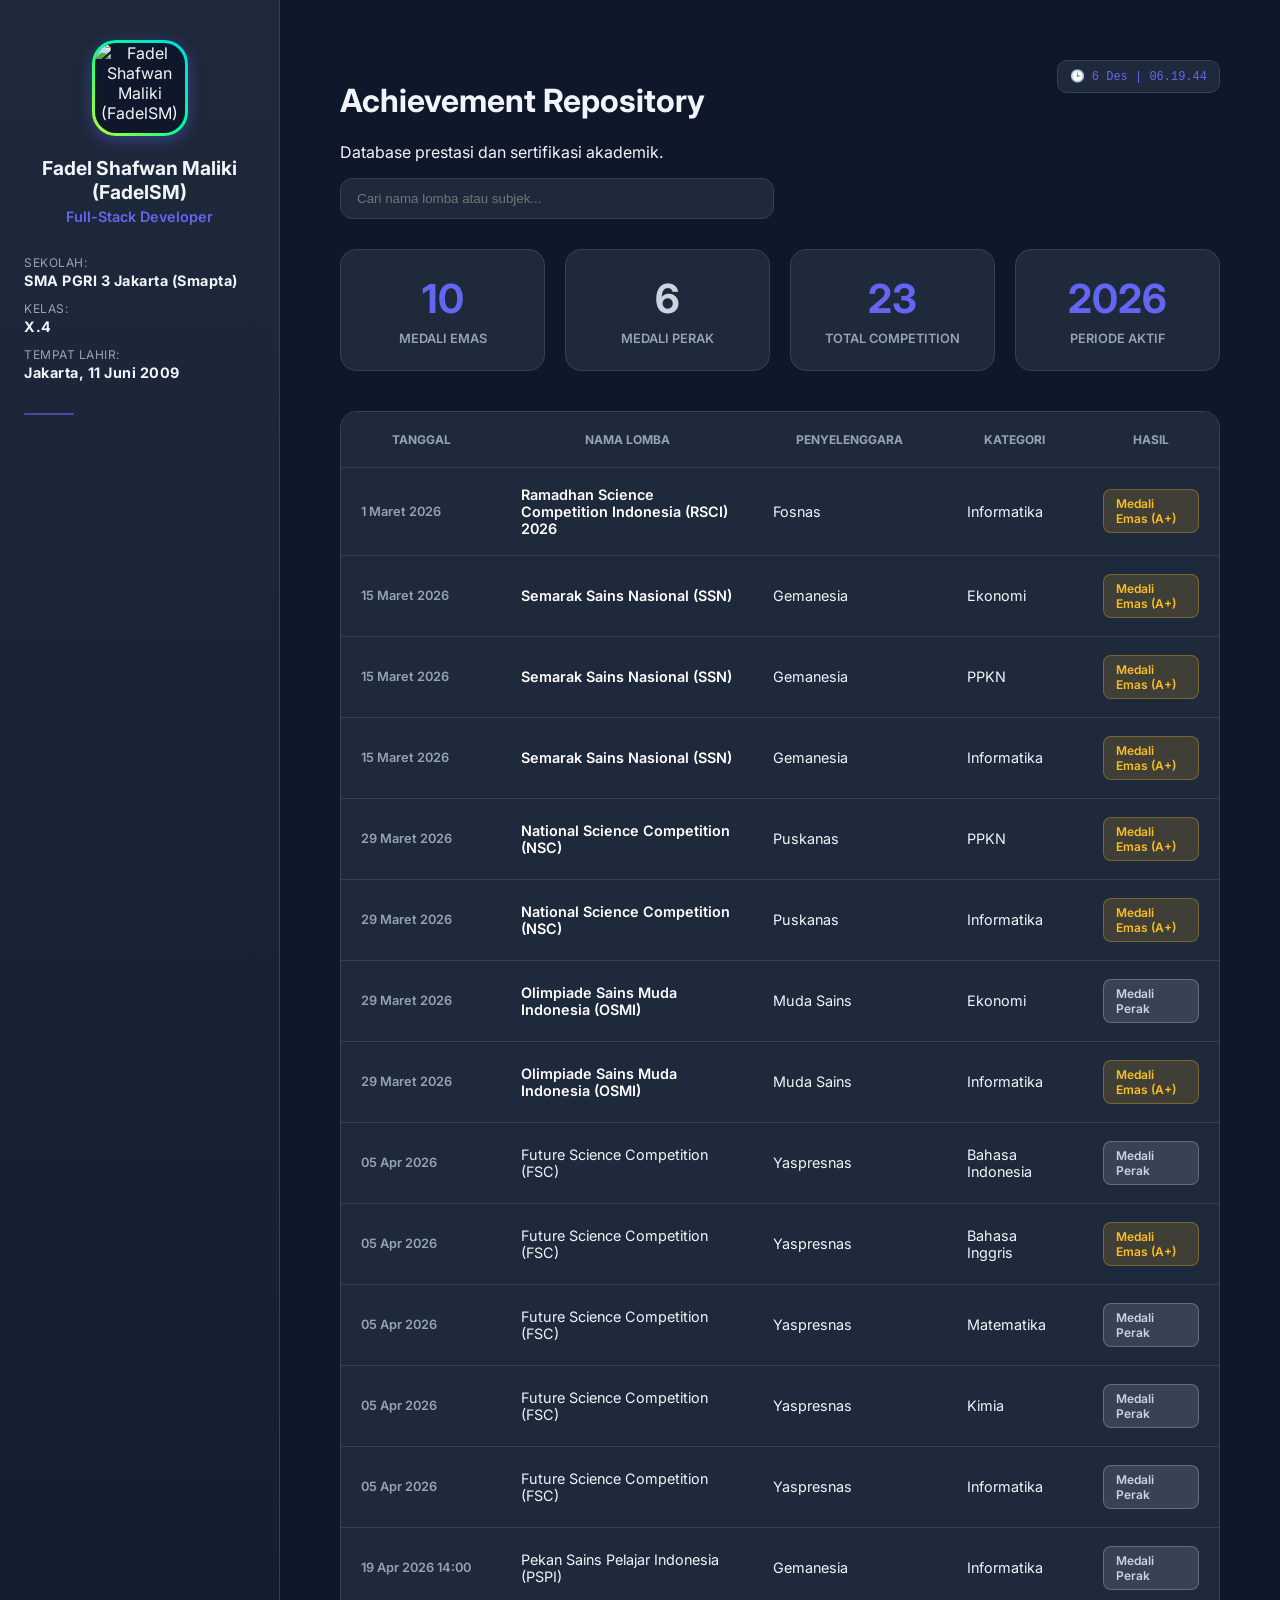
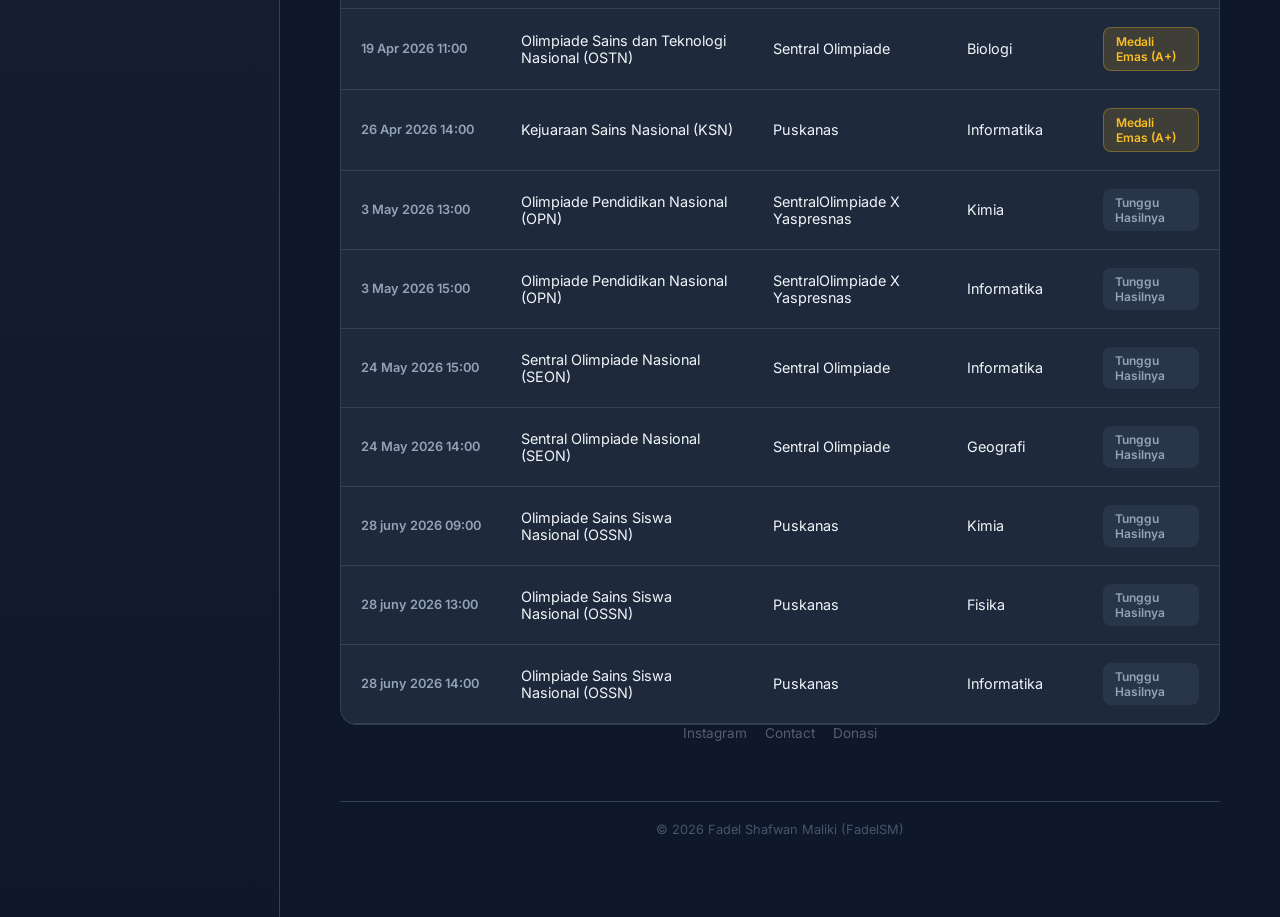
==== index.html @ 78649779 "Update index.html" ====
<!DOCTYPE html>
<html lang="id">
<head>
    <script>(function(w,d,s,l,i){w[l]=w[l]||[];w[l].push({'gtm.start':
    new Date().getTime(),event:'gtm.js'});var f=d.getElementsByTagName(s)[0],
    j=d.createElement(s),dl=l!='dataLayer'?'&l='+l:'';j.async=true;j.src=
    'https://www.googletagmanager.com/gtm.js?id='+i+dl;f.parentNode.insertBefore(j,f);
    })(window,document,'script','dataLayer','GTM-WCDNZXJM');</script>
    <meta charset="UTF-8">
    <meta name="viewport" content="width=device-width, initial-scale=1.0">
    
    <meta name="google-site-verification" content="03OCekUVEbBXfcuXZbG23nD-sVVwVngGRtazdKrPC-M" />
    <meta name="google-site-verification" content="google-site-verification=CzAa8t4_eeF1u4-09e6fm_fQmkFzFrQ6xm4_SsRsjLA" />
    
    <title>Portfolio | Fadel Shafwan Maliki ( FadelSM )</title>
    <meta name="description" content="Fadel Shafwan Maliki ( FadelSM ) adalah seorang yang menemukan celah di website nasa dan dia juga mempunyai Baileys serta libsignal-node yang cukup terkenal oleh orang lain.">

    <script type="application/ld+json">
{
  "@context": "https://schema.org",
  "@type": "Person",
  "name": "Fadel Shafwan Maliki",
  "alternateName": "FadelSM",
  "description": "Fadel Shafwan Maliki ( FadelSM ) adalah seorang yang menemukan celah di website nasa dan dia juga mempunyai Baileys serta libsignal-node yang cukup terkenal oleh orang lain.",
  "jobTitle": "Security Researcher",
  "knowsAbout": ["Cybersecurity", "Baileys", "libsignal-node", "Bug Hunting"]
}
</script>
    
    <link rel="stylesheet" href="src/fadelsm.css">
    
    <link rel="preconnect" href="https://fonts.googleapis.com">
    <link rel="preconnect" href="https://fonts.gstatic.com" crossorigin>
    <link href="https://fonts.googleapis.com/css2?family=Inter:wght@400;600;700&display=swap" rel="stylesheet">
</head>
<body>
    <noscript><iframe src="https://www.googletagmanager.com/ns.html?id=GTM-WCDNZXJM"
    height="0" width="0" style="display:none;visibility:hidden"></iframe></noscript>
    <aside>
        <div class="dev-profile">
            <div class="dev-avatar">
                <img src="src/assets/img/fadelsm.png" alt="Fadel Shafwan Maliki (FadelSM)">
            </div>
            <div>
                <h3 class="name-profile">Fadel Shafwan Maliki (FadelSM)</h3>
                <span class="verified-badge">
                <i class="fas fa-check-circle"></i>
                </span>
                <p class="desk-profile">Full-Stack Developer</p>
            </div>
        </div>
        
        <div class="profile-meta">
            <p>Sekolah: <b>SMA PGRI 3 Jakarta (Smapta)</b></p>
            <p>Kelas: <b>X.4</b></p>
            <p>Tempat Lahir: <b>Jakarta, 11 Juni 2009</b></p>

            <div class="separator"></div>
        </div>
    </aside>

    <main>
        <header class="manuk-profile">
            <div>
                <h1>Achievement Repository</h1>
                <p>Database prestasi dan sertifikasi akademik.</p>
            </div>
            <div id="local-clock"></div>
        </header>

        <input type="text" id="search-bar" class="search-input" placeholder="Cari nama lomba atau subjek...">

        <div class="stats-grid">
            <div class="stat-card">
                <div class="stat-value" id="count-gold">0</div>
                <div class="stat-label">Medali Emas</div>
            </div>
            <div class="stat-card">
                <div class="stat-value" id="count-silver" style="color: var(--silver-color);">0</div>
                <div class="stat-label">Medali Perak</div>
            </div>
            <div class="stat-card">
                <div class="stat-value" id="count-total">0</div>
                <div class="stat-label">Total Competition</div>
            </div>
            <div class="stat-card">
                <div class="stat-value">2026</div>
                <div class="stat-label">Periode Aktif</div>
            </div>
        </div>

        <div class="table-container">
            <table>
                <thead>
                    <tr>
                        <th style="width: 120px;">Tanggal</th>
                        <th>Nama Lomba</th>
                        <th>Penyelenggara</th>
                        <th>Kategori</th>
                        <th>Hasil</th>
                    </tr>
                </thead>
                <tbody id="render-target"></tbody>
            </table>
        </div>
        
         <div class="footer-links">
                 <a href="https://www.instagram.com/fadelsm2" class="footer-link">Instagram</a>
                 <a href="https://wa.me/6282114642034" class="footer-link">Contact</a>
                 <a href="src/assets/img/qris.jpg" class="footer-link">Donasi</a>
           </div>

        <footer>&copy; 2026 Fadel Shafwan Maliki (FadelSM)</footer>
    </main>

    <script src="src/fadelsm.js"></script>
</body>
</html>
---- src/fadelsm.css ----
:root {
    --slate-900: #0f172a;
    --slate-800: #1e293b;
    --slate-700: #334155;
    --slate-600: #475569;
    --slate-400: #94a3b8;
    --indigo-500: #6366f1;
    --indigo-600: #4f46e5;
    --gold-color: #fbbf24;
    --silver-color: #cbd5e1;
    --coming-color: #94a3b8;
    --text-main: #f1f5f9;
}

body {
    background-color: var(--slate-900);
    color: var(--text-main);
    font-family: 'Inter', sans-serif;
    margin: 0;
    display: flex;
    min-height: 100vh;
}

aside {
    width: 280px;
    background: linear-gradient(180deg, var(--slate-800) 0%, var(--slate-900) 100%);
    border-right: 1px solid var(--slate-700);
    padding: 40px 24px;
    display: flex;
    flex-direction: column;
    flex-shrink: 0;
    box-sizing: border-box;
}

.dev-profile { 
text-align: center; margin-bottom: 30px; 
}

.name-profile {
margin: 0; font-size: 1.2rem;
}

.desk-profile {
color: var(--indigo-500); font-size: 0.9rem; font-weight: 600; margin: 4px 0 0 0;
}

.manuk-profile {
display: flex; justify-content: space-between; align-items: flex-start; flex-wrap: wrap; gap: 10px;
}

.dev-avatar { 
    width: 90px; height: 90px; border-radius: 24px; margin: 0 auto 20px; 
    overflow: hidden; display: flex; align-items: center; justify-content: center; padding: 3px;
    background: linear-gradient(45deg, #f06, #f90, #ff0, #0f9, #0cf, #c0f, #f06);
    background-size: 400% 400%; animation: gradientBorder 5s ease infinite;
    box-shadow: 0 4px 15px rgba(99, 102, 241, 0.4); transition: all 0.3s ease;
}

.dev-avatar img { width: 100%; height: 100%; object-fit: cover; border-radius: 21px; background: var(--slate-900); }
.dev-avatar:hover { transform: scale(1.08) rotate(5deg); }

.profile-meta { display: flex; flex-direction: column; gap: 12px; }
.profile-meta p { margin: 0; font-size: 0.75rem; color: var(--slate-400); text-transform: uppercase; letter-spacing: 0.5px; }
.profile-meta b { color: var(--text-main); display: block; font-size: 0.9rem; margin-top: 2px; text-transform: none; }

.social-links { display: flex; flex-direction: column; gap: 10px; margin-top: 20px; }
.btn-social {
    display: flex; align-items: center; justify-content: center; gap: 8px; color: white;
    text-decoration: none; font-size: 0.85rem; font-weight: 700; padding: 12px; border-radius: 12px;
    transition: transform 0.2s, opacity 0.2s;
}

.footer-socials {
    display: flex;
    justify-content: center;
    gap: 20px;
    margin-top: 40px;
    margin-bottom: 15px;
}

.verified-badge {
    color: #38b6ff;
    font-size: 1rem;
}

.footer-links {
    display: flex;
    gap: 18px;
    margin-bottom: 12px;
    flex-wrap: wrap;
    justify-content: center;
}

.footer-link {
    color: #5a5a72;
    text-decoration: none;
    font-size: 0.85rem;
    transition: color 0.3s ease;
}

.footer-socials a {
    transition: transform 0.3s ease;
    display: inline-block;
}

.footer-socials a:hover {
    transform: scale(1.2);
}

.footer-socials img {
    width: 30px;
    height: 30px;
    display: block;
}

main { flex: 1; padding: 60px; overflow-y: auto; box-sizing: border-box; width: 100%; }
#local-clock {
    background: var(--slate-800); padding: 8px 12px; border-radius: 10px; border: 1px solid var(--slate-700);
    font-size: 0.75rem; color: var(--indigo-500); font-family: monospace;
}

.search-input {
    width: 100%; max-width: 400px; background: var(--slate-800); border: 1px solid var(--slate-700);
    padding: 12px 16px; border-radius: 12px; color: #fff; margin-bottom: 30px; outline: none;
}

.separator {
    width: 50px; /* Panjang garis */
    height: 2px; /* Tebal garis */
    background-color: var(--indigo-500); /* Warna garis mengikuti tema indigo */
    margin: 20px 0; /* Jarak atas dan bawah garis */
    border-radius: 2px;
    opacity: 0.6;
}

.stats-grid { display: grid; grid-template-columns: repeat(auto-fit, minmax(200px, 1fr)); gap: 20px; margin-bottom: 40px; }
.stat-card { background: var(--slate-800); padding: 24px; border-radius: 16px; border: 1px solid var(--slate-700); text-align: center; }
.stat-value { font-size: 2.5rem; font-weight: 700; color: var(--indigo-500); margin-bottom: 8px; }
.stat-label { font-size: 0.8rem; color: var(--slate-400); font-weight: 600; text-transform: uppercase; }

.table-container { background: var(--slate-800); border-radius: 16px; border: 1px solid var(--slate-700); overflow-x: auto; }
table { width: 100%; border-collapse: collapse; min-width: 700px; }
th { background: #1e293b; padding: 20px; font-size: 0.75rem; color: var(--slate-400); border-bottom: 1px solid var(--slate-700); text-transform: uppercase; }
td { padding: 18px 20px; border-bottom: 1px solid var(--slate-700); font-size: 0.9rem; }

.badge { display: inline-block; padding: 6px 12px; border-radius: 8px; font-size: 0.75rem; font-weight: 600; }
.badge-gold { background: rgba(251, 191, 36, 0.15); color: var(--gold-color); border: 1px solid rgba(251, 191, 36, 0.3); }
.badge-silver { background: rgba(203, 213, 225, 0.15); color: var(--silver-color); border: 1px solid rgba(203, 213, 225, 0.3); }
.badge-pending { background: rgba(148, 163, 184, 0.1); color: var(--coming-color); }

.comp-link { color: #fff; text-decoration: none; font-weight: 600; }
.comp-link:hover { color: var(--indigo-500); }

footer { margin-top: 60px; padding: 20px; border-top: 1px solid var(--slate-700); text-align: center; color: var(--slate-600); font-size: 0.8rem; }

@keyframes fadeIn { from { opacity: 0; transform: translateY(10px); } to { opacity: 1; transform: translateY(0); } }
@keyframes gradientBorder { 0% { background-position: 0% 50%; } 50% { background-position: 100% 50%; } 100% { background-position: 0% 50%; } }

@media (max-width: 768px) {
    body { flex-direction: column; }
    aside { width: 100%; border-right: none; border-bottom: 1px solid var(--slate-700); }
    main { padding: 30px 20px; }
}
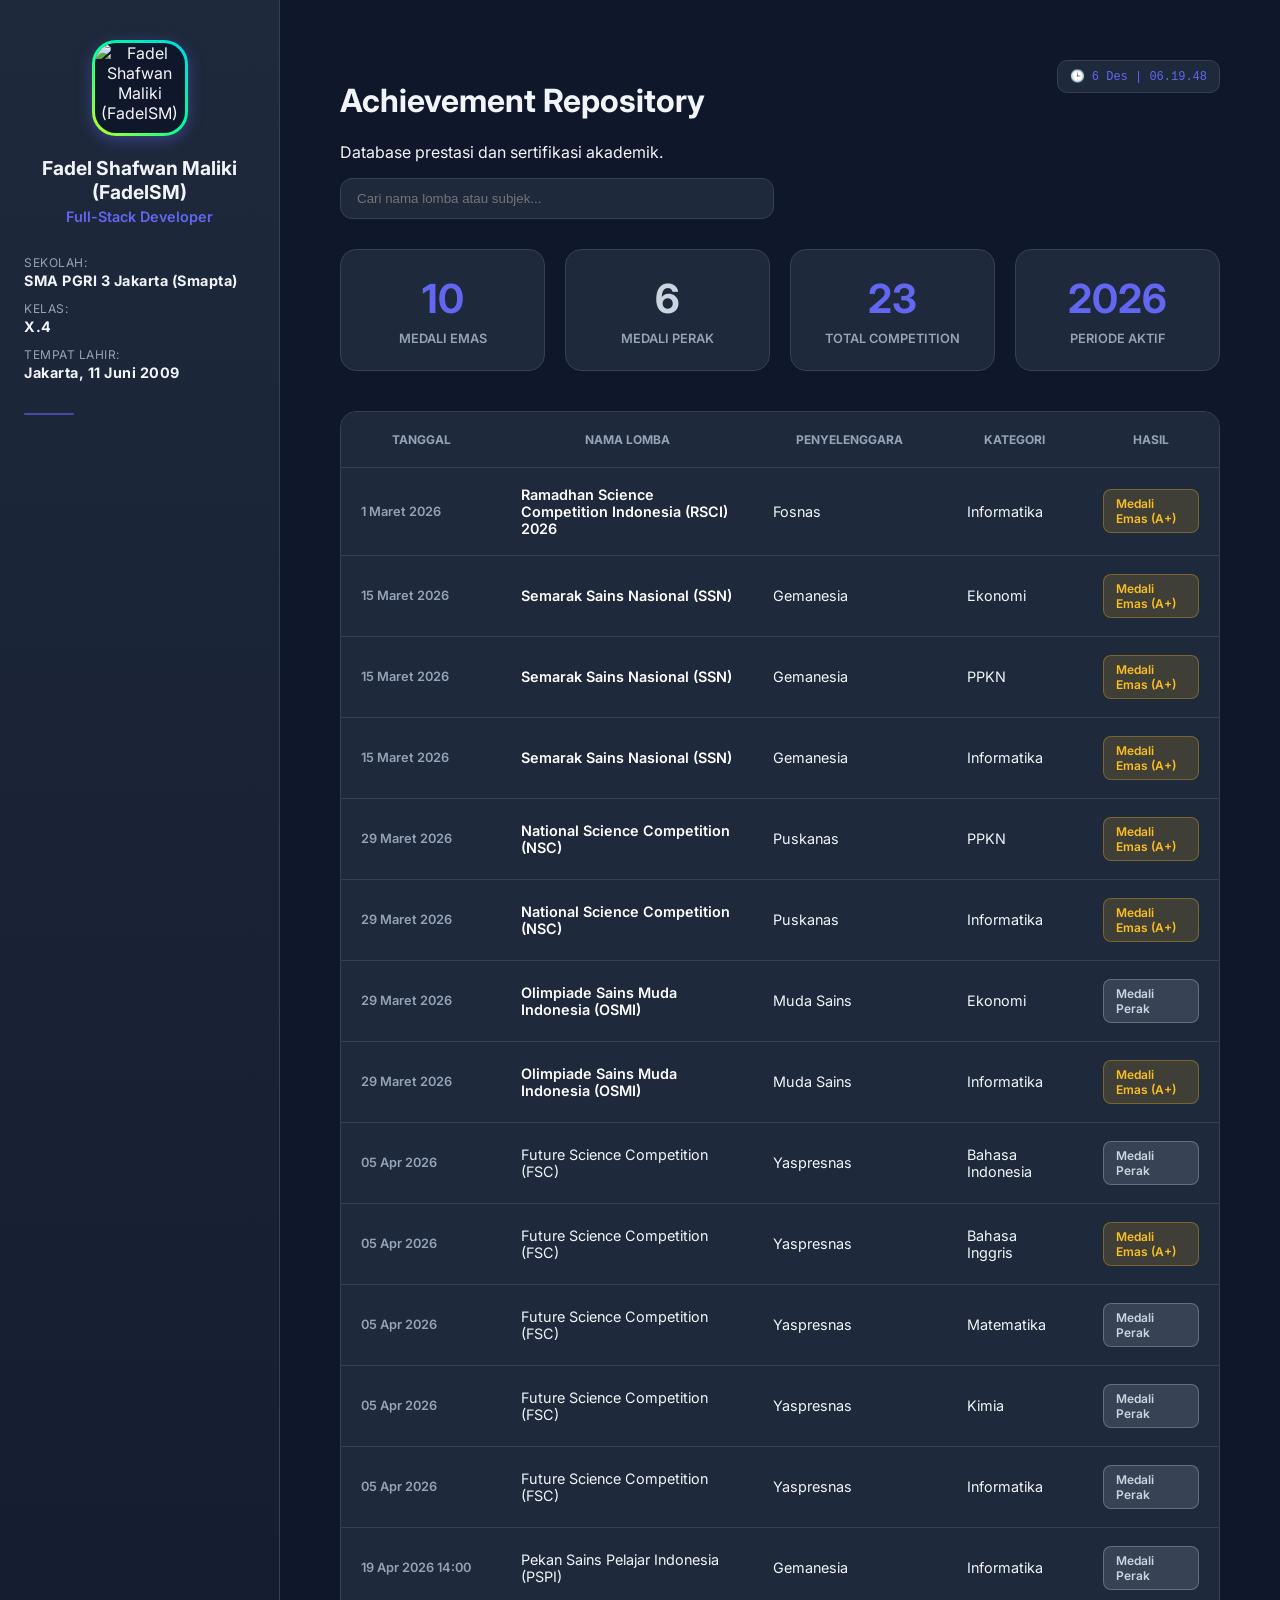
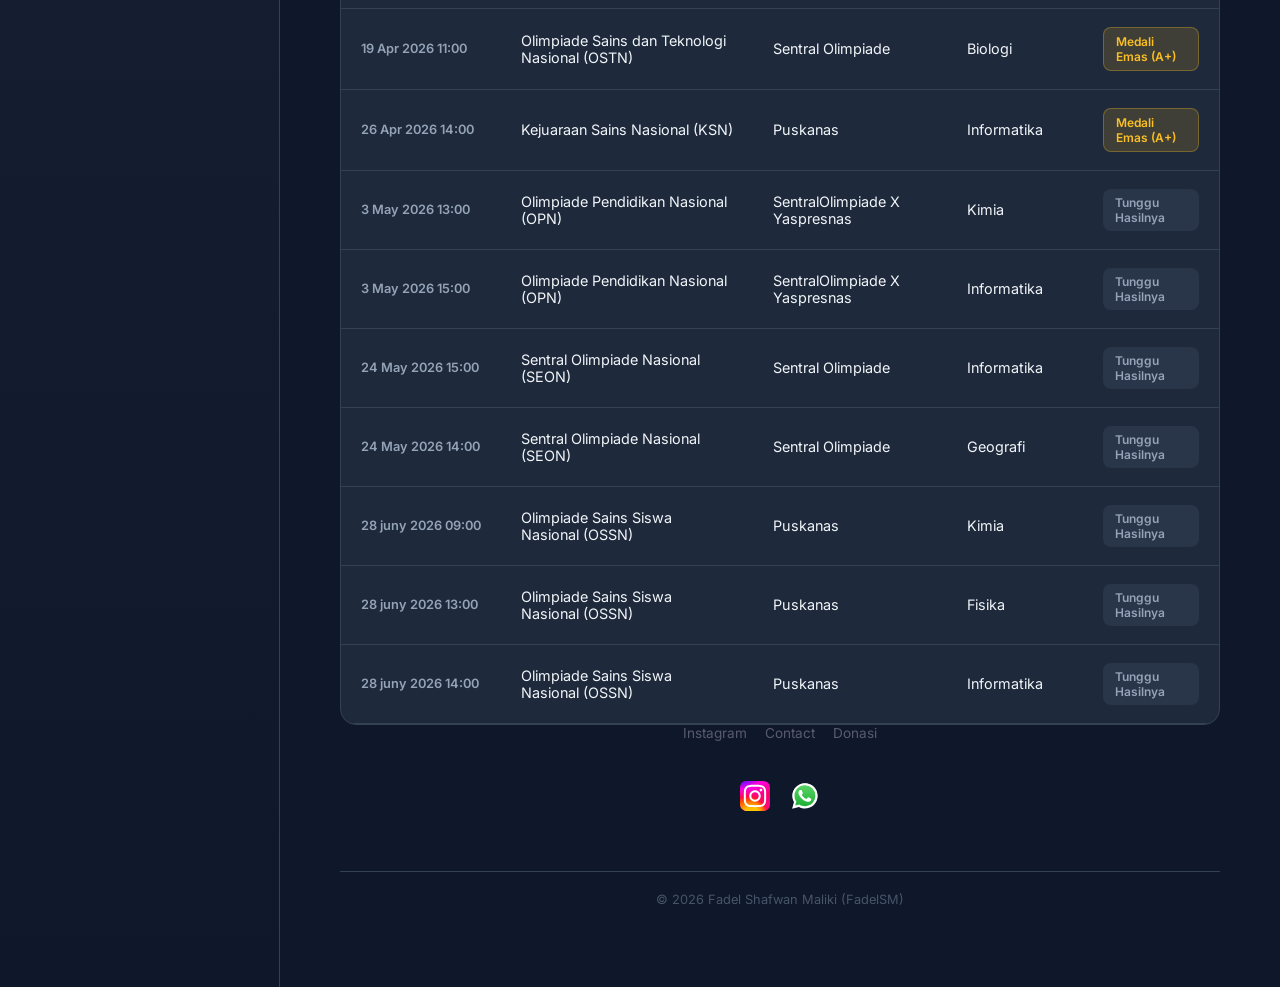
==== commit 7b064f0c: "Update index.html" ====
--- a/index.html
+++ b/index.html
@@ -110,6 +110,15 @@
                  <a href="src/assets/img/qris.jpg" class="footer-link">Donasi</a>
            </div>
 
+        <div class="footer-socials">
+    <a href="https://www.instagram.com/fadelsm2" target="_blank">
+        <img src="src/assets/img/Instagram.svg" alt="Instagram">
+    </a>
+    <a href="https://wa.me/6282114642034" target="_blank">
+        <img src="src/assets/img/WhatsApp.svg" alt="WhatsApp">
+    </a>
+</div>
+
         <footer>&copy; 2026 Fadel Shafwan Maliki (FadelSM)</footer>
     </main>
 
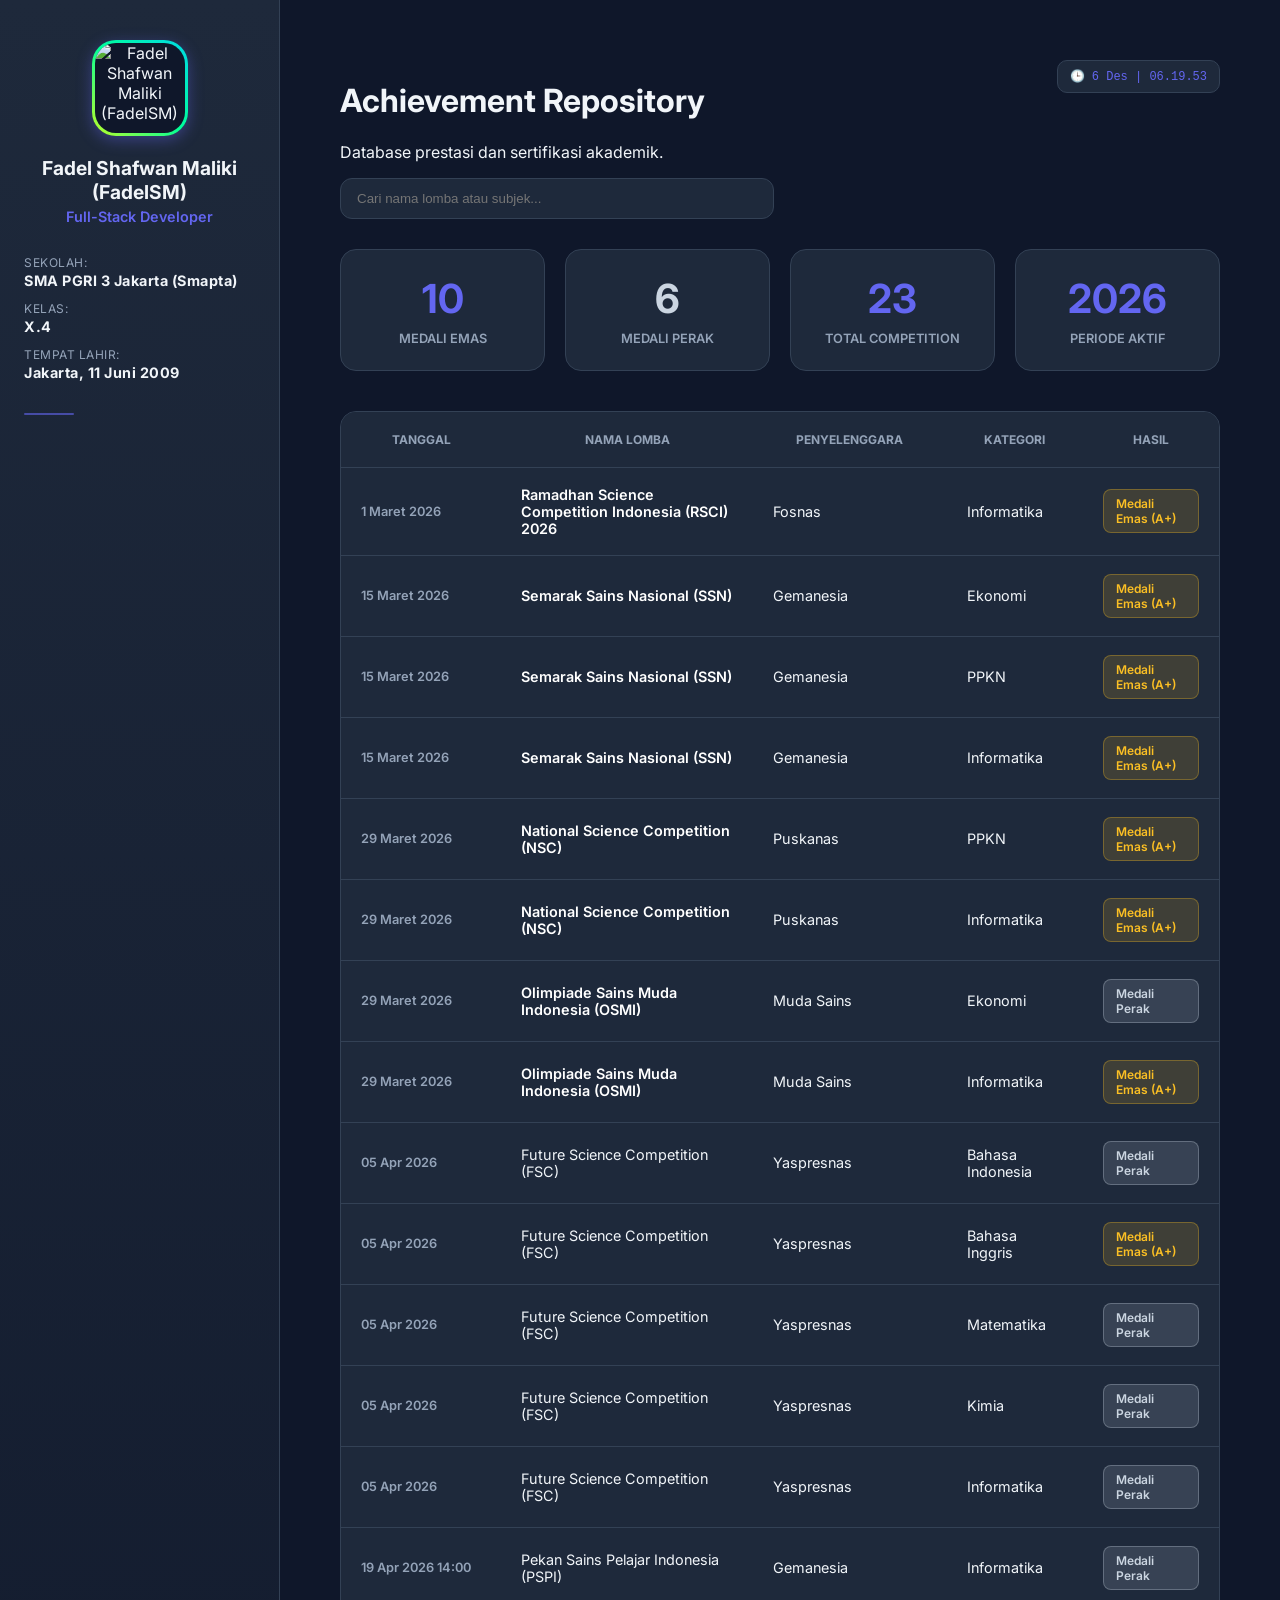
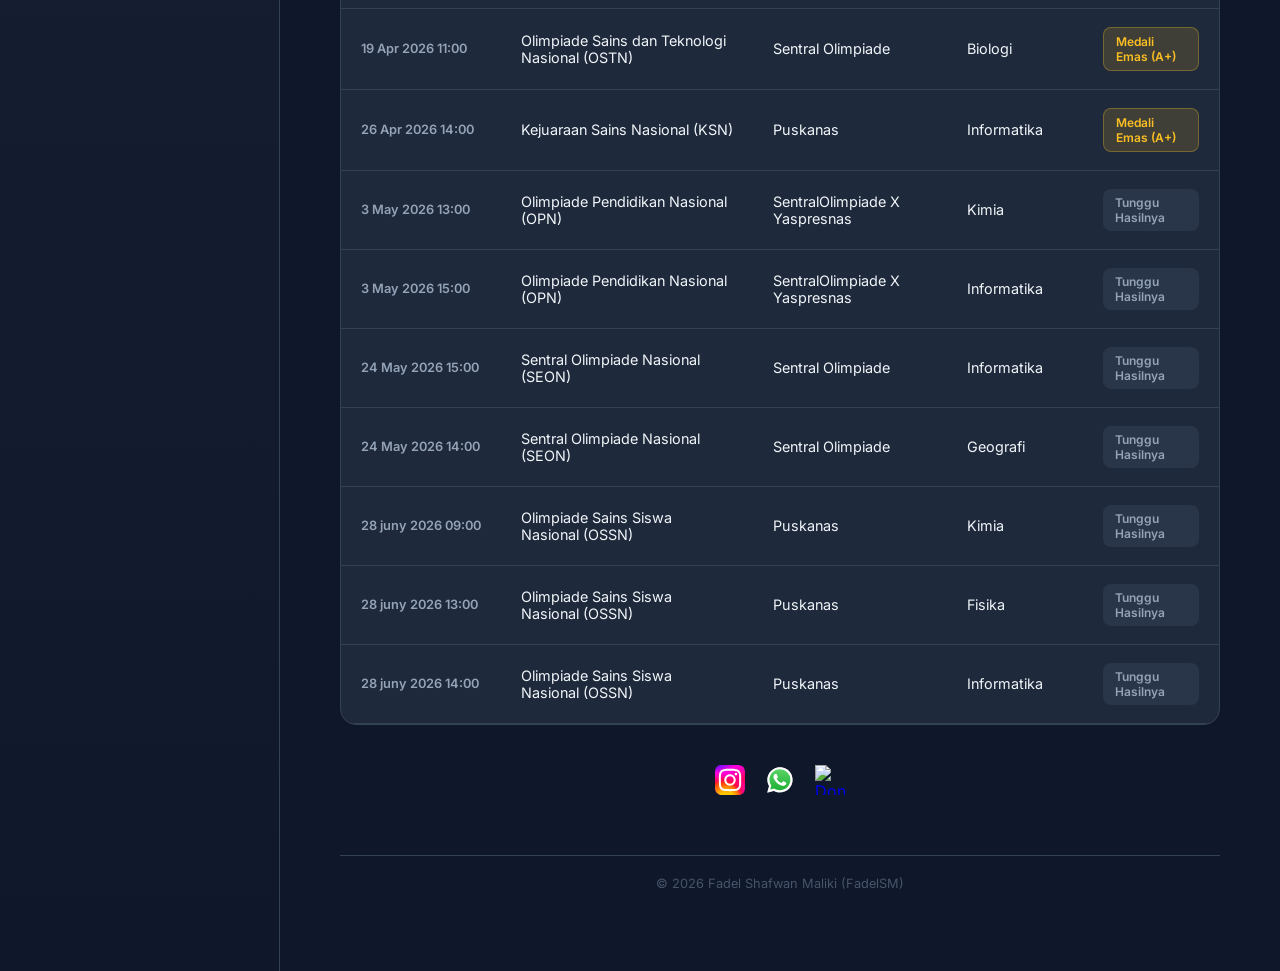
==== commit 9d490baa: "Update index.html" ====
--- a/index.html
+++ b/index.html
@@ -103,12 +103,6 @@
                 <tbody id="render-target"></tbody>
             </table>
         </div>
-        
-         <div class="footer-links">
-                 <a href="https://www.instagram.com/fadelsm2" class="footer-link">Instagram</a>
-                 <a href="https://wa.me/6282114642034" class="footer-link">Contact</a>
-                 <a href="src/assets/img/qris.jpg" class="footer-link">Donasi</a>
-           </div>
 
         <div class="footer-socials">
     <a href="https://www.instagram.com/fadelsm2" target="_blank">
@@ -116,6 +110,9 @@
     </a>
     <a href="https://wa.me/6282114642034" target="_blank">
         <img src="src/assets/img/WhatsApp.svg" alt="WhatsApp">
+    </a>
+    <a href="https://files.catbox.moe/rjuo3j.jpg" target="_blank">
+        <img src="src/assets/img/qris.jpg" alt="Donate">
     </a>
 </div>
 
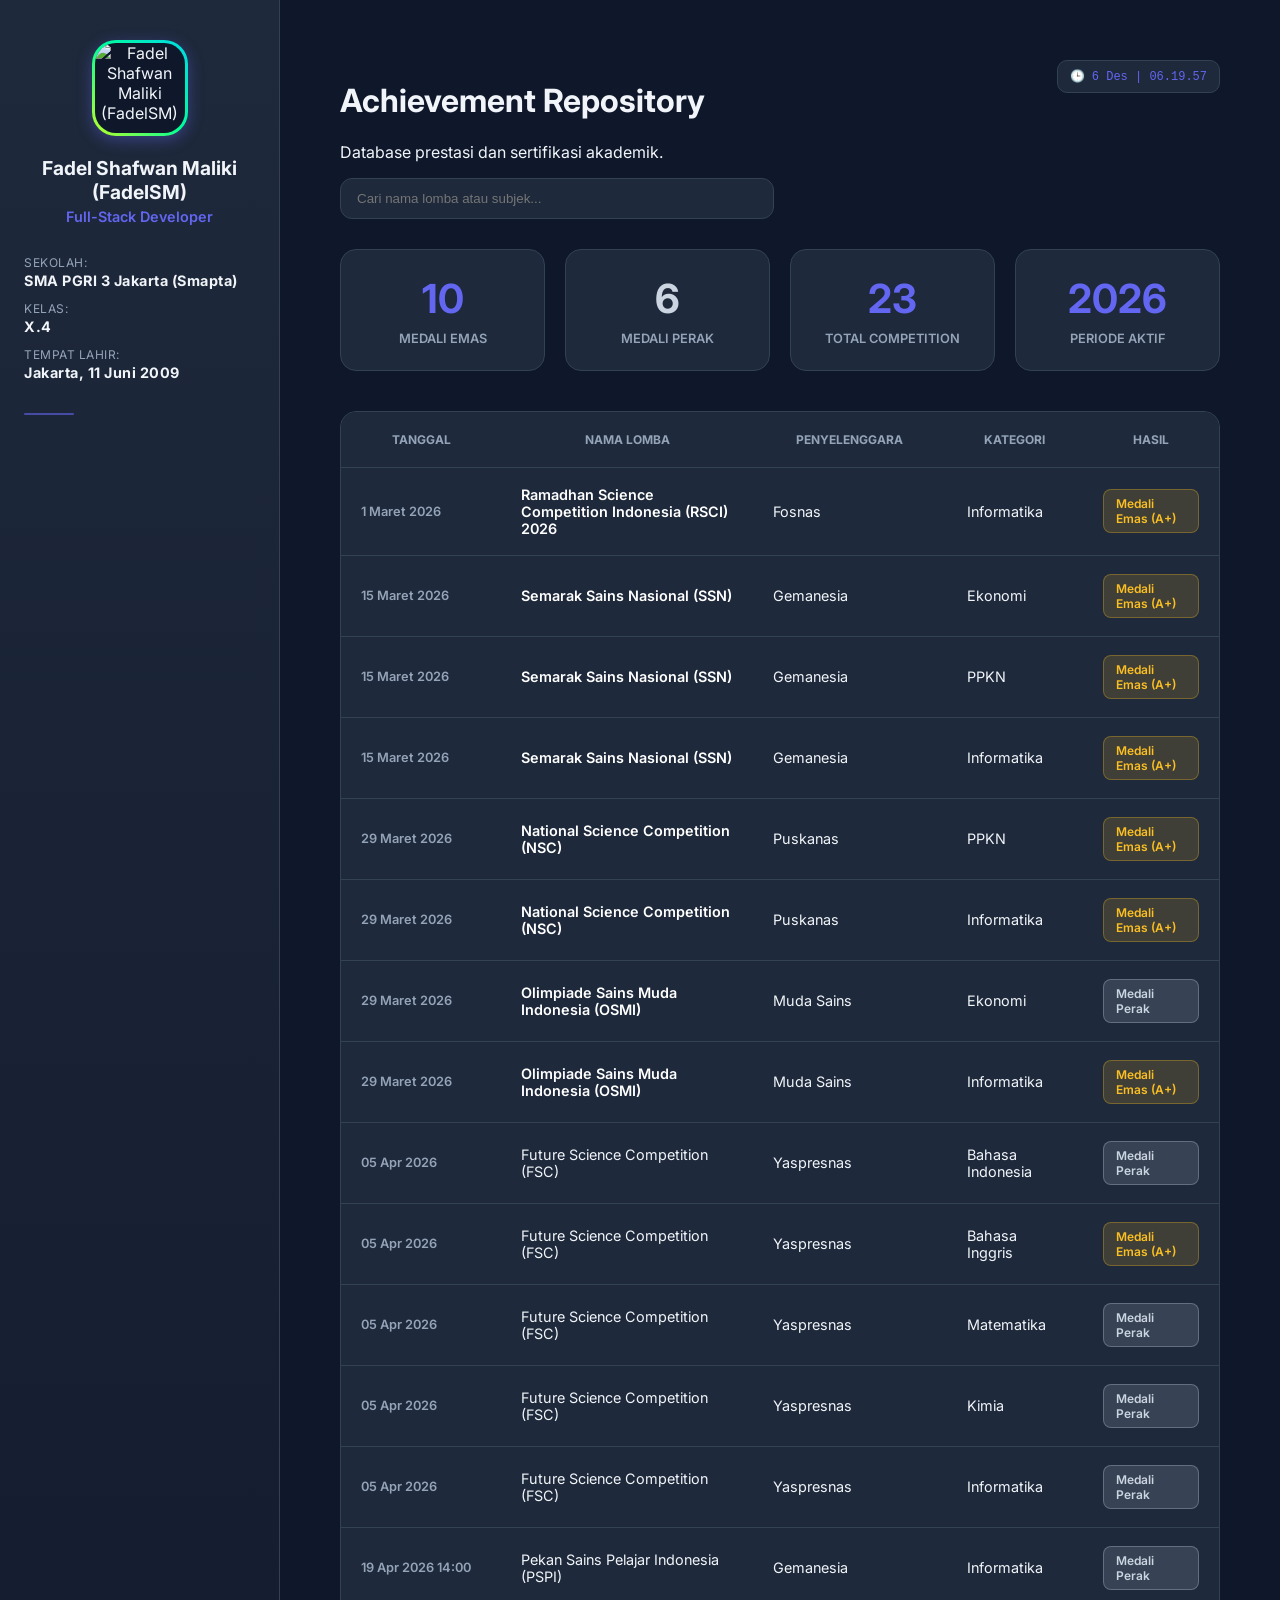
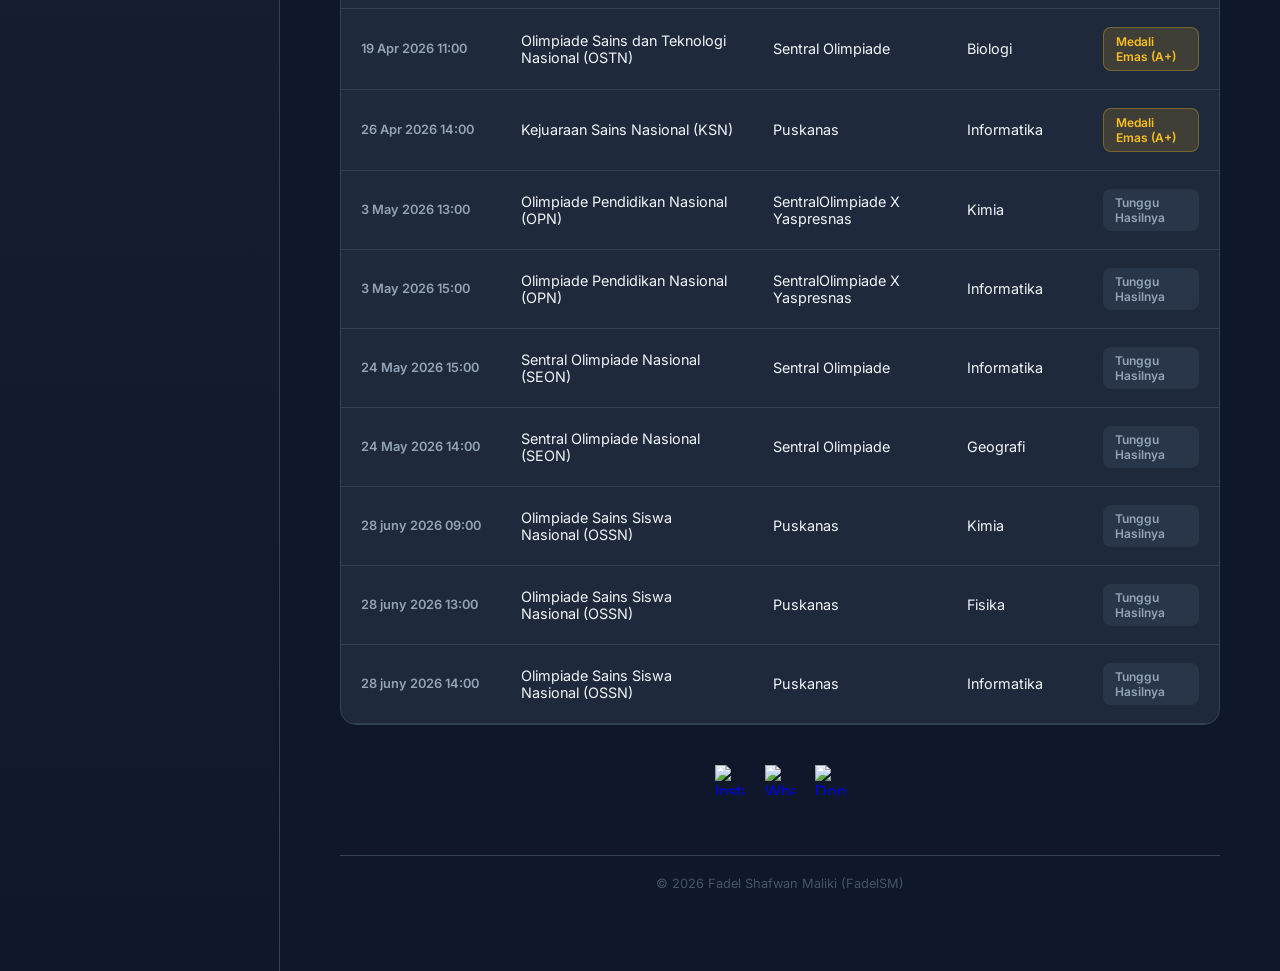
==== commit b2f0cba5: "Update index.html" ====
--- a/index.html
+++ b/index.html
@@ -106,10 +106,10 @@
 
         <div class="footer-socials">
     <a href="https://www.instagram.com/fadelsm2" target="_blank">
-        <img src="src/assets/img/Instagram.svg" alt="Instagram">
+        <img src="src/assets/img/Instagram.jpg" alt="Instagram">
     </a>
     <a href="https://wa.me/6282114642034" target="_blank">
-        <img src="src/assets/img/WhatsApp.svg" alt="WhatsApp">
+        <img src="src/assets/img/WhatsApp.jpg" alt="WhatsApp">
     </a>
     <a href="https://files.catbox.moe/rjuo3j.jpg" target="_blank">
         <img src="src/assets/img/qris.jpg" alt="Donate">
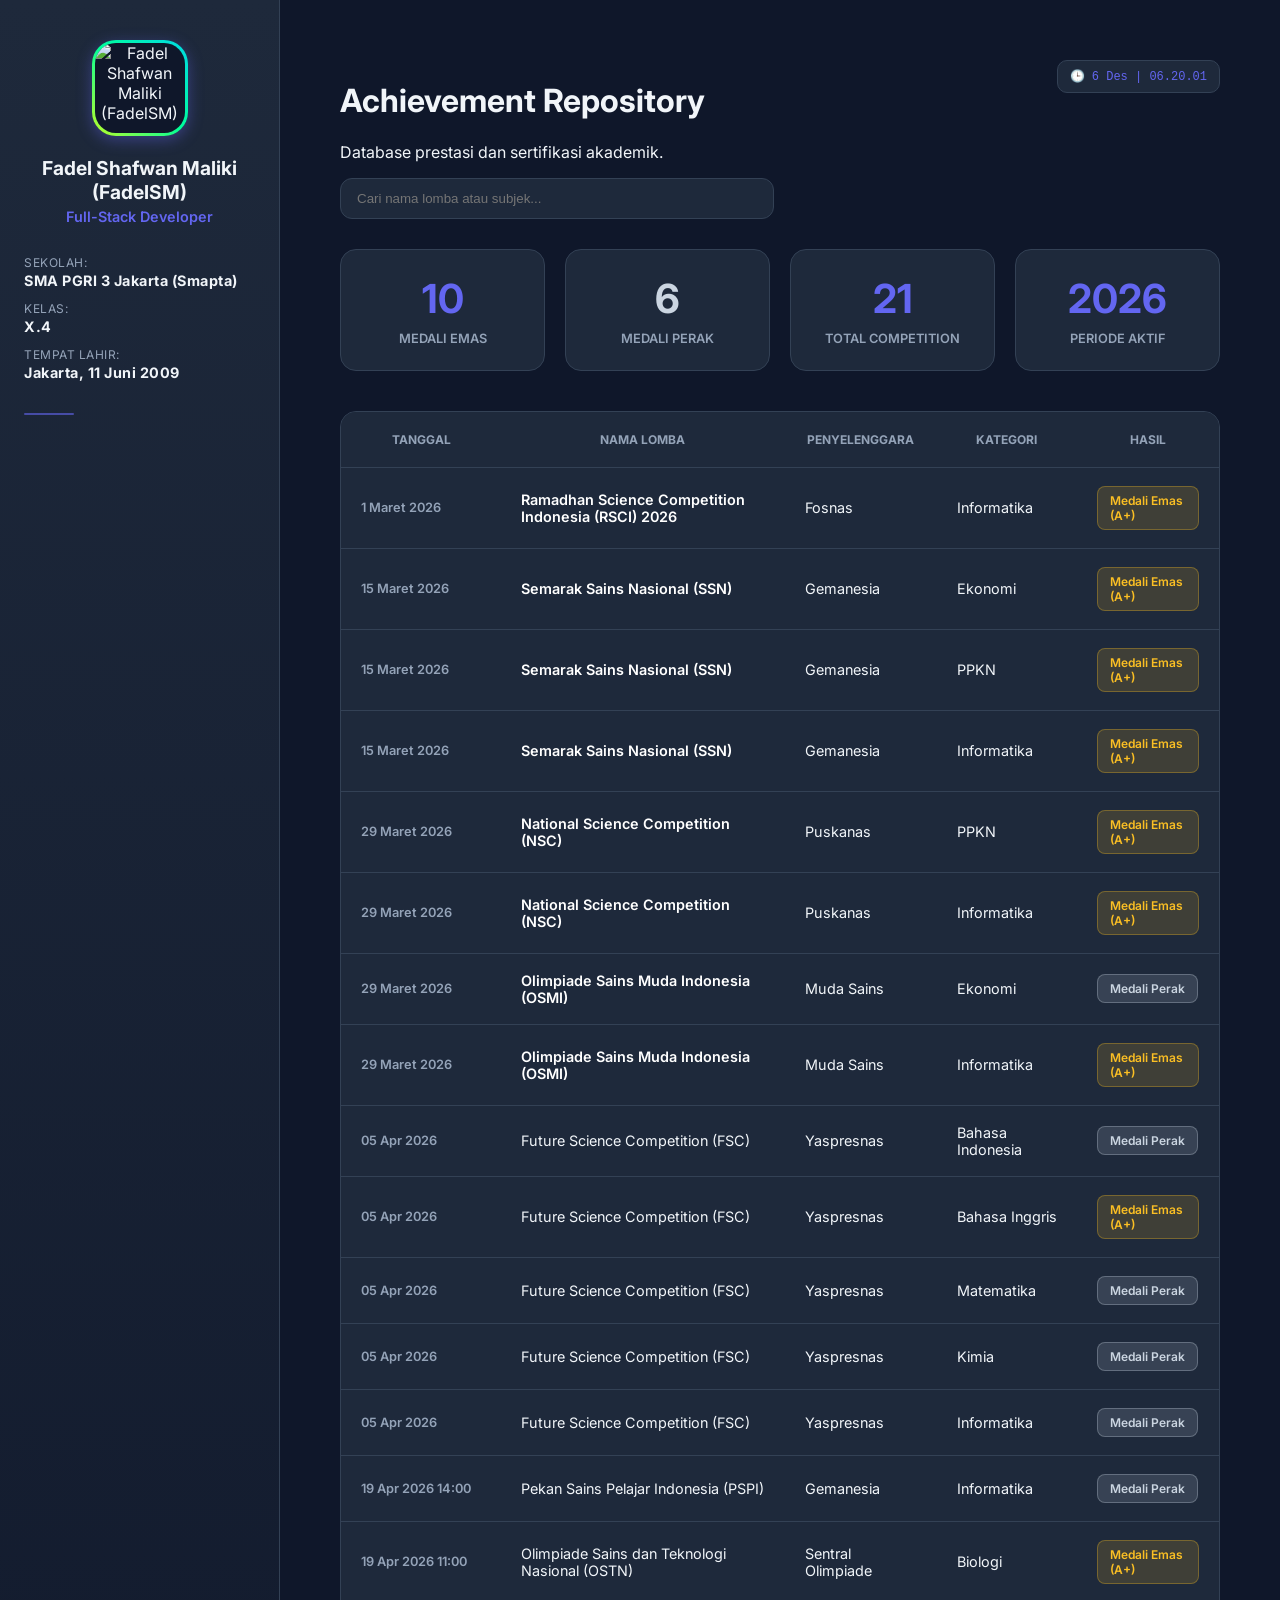
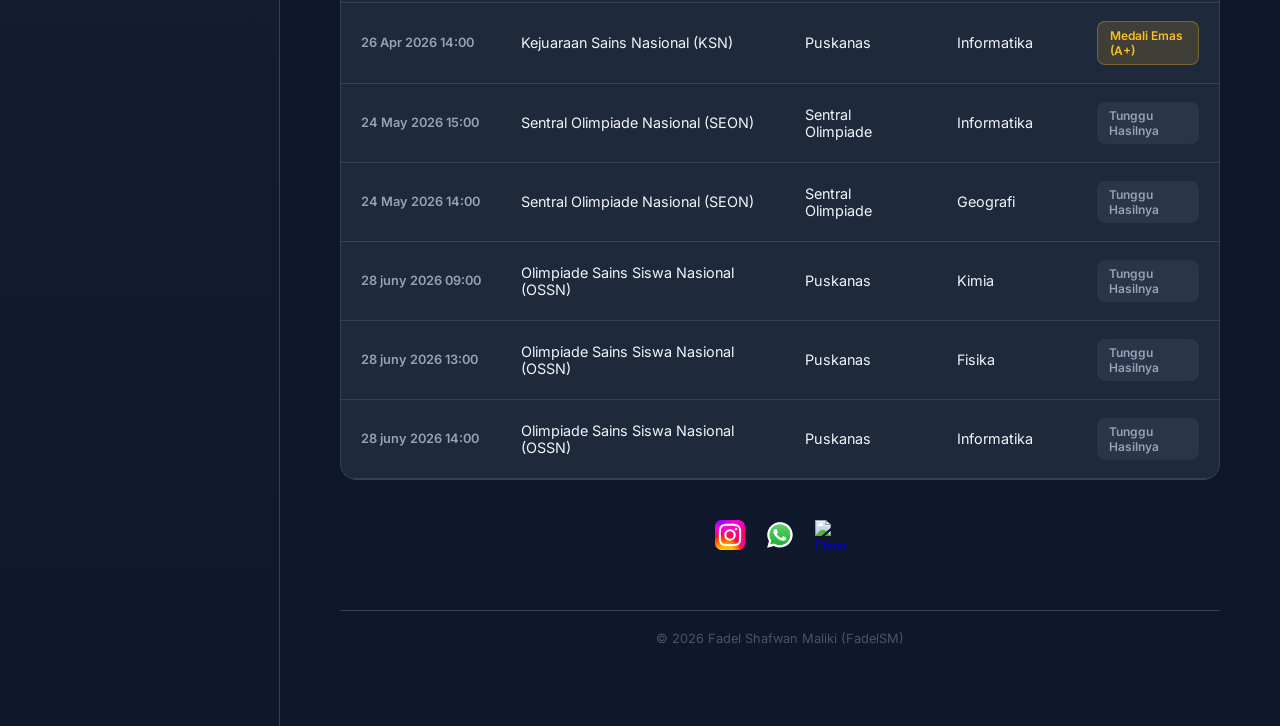
==== commit c6bbe979: "Update index.html" ====
--- a/index.html
+++ b/index.html
@@ -106,13 +106,13 @@
 
         <div class="footer-socials">
     <a href="https://www.instagram.com/fadelsm2" target="_blank">
-        <img src="src/assets/img/Instagram.jpg" alt="Instagram">
+        <img src="src/assets/img/Instagram.svg" alt="Instagram">
     </a>
     <a href="https://wa.me/6282114642034" target="_blank">
-        <img src="src/assets/img/WhatsApp.jpg" alt="WhatsApp">
+        <img src="src/assets/img/WhatsApp.svg" alt="WhatsApp">
     </a>
-    <a href="https://files.catbox.moe/rjuo3j.jpg" target="_blank">
-        <img src="src/assets/img/qris.jpg" alt="Donate">
+    <a href="src/assets/img/allpay.jpg" target="_blank">
+        <img src="src/assets/img/logoqris.jpg" alt="Donate">
     </a>
 </div>
 
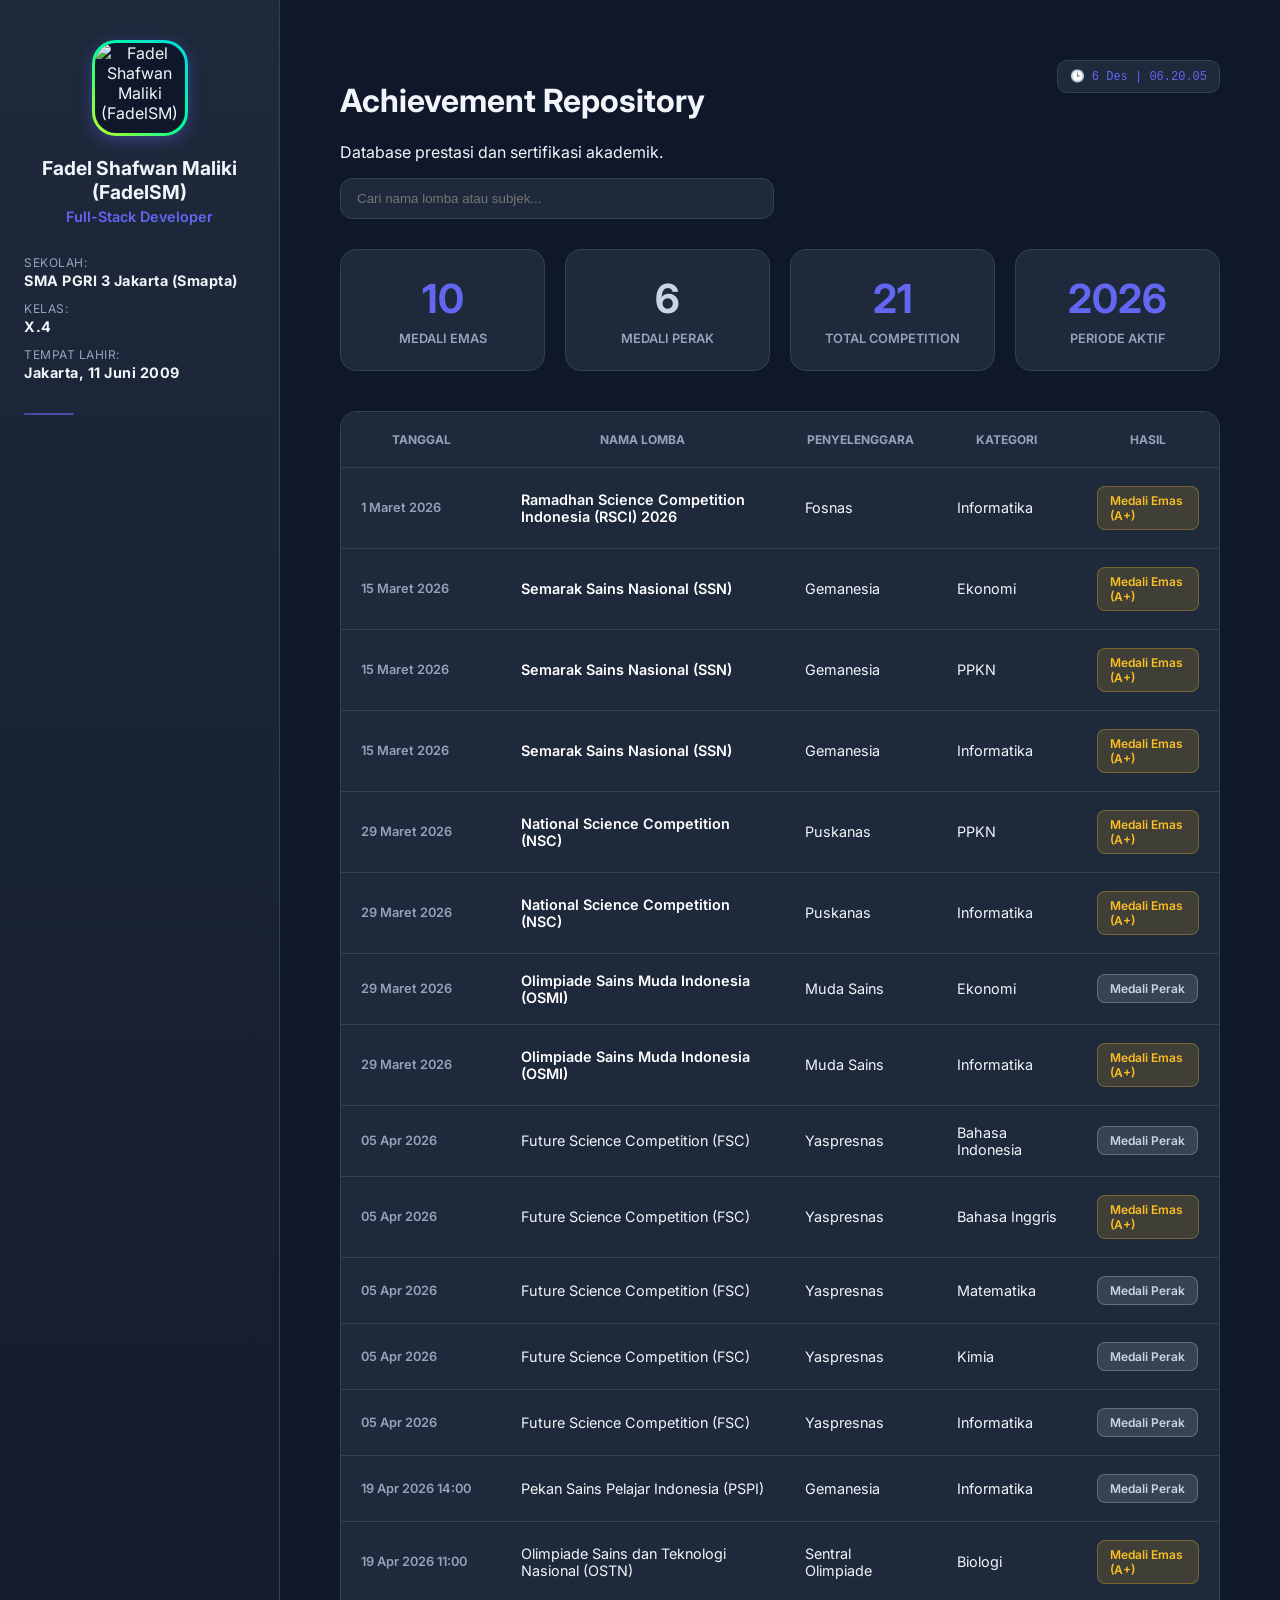
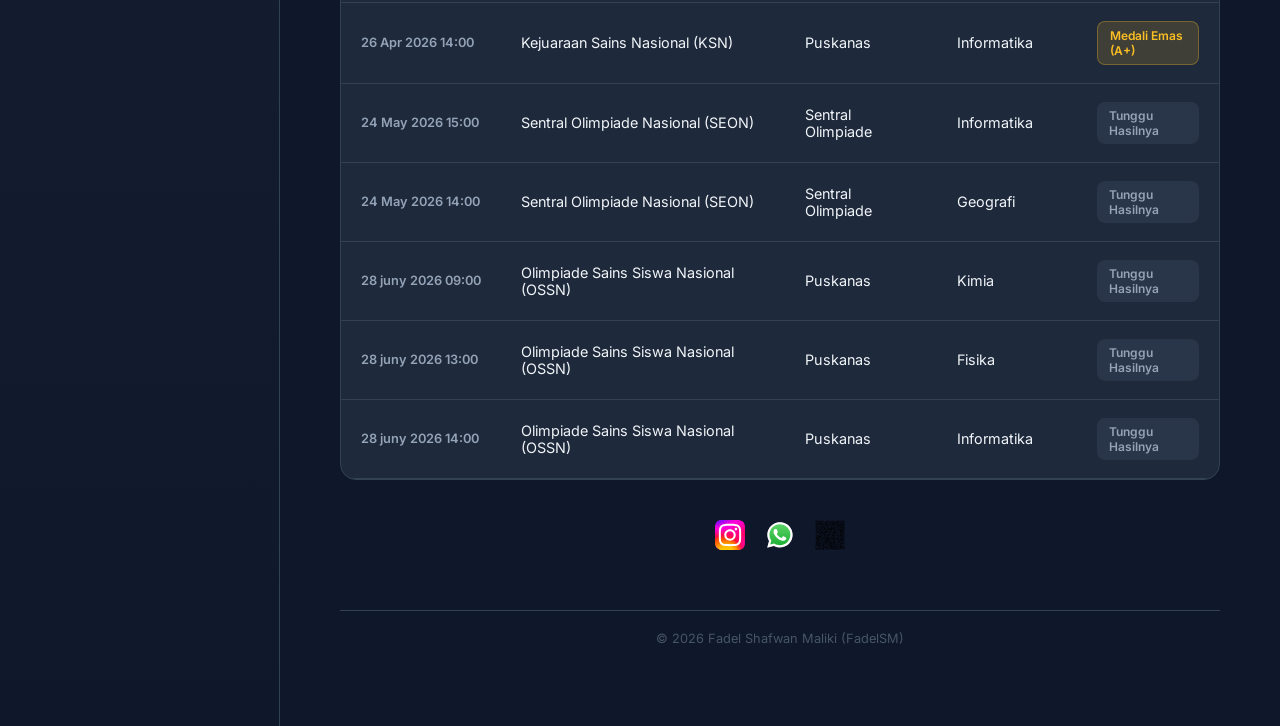
==== commit 96cb0cf9: "Update index.html" ====
--- a/index.html
+++ b/index.html
@@ -111,8 +111,8 @@
     <a href="https://wa.me/6282114642034" target="_blank">
         <img src="src/assets/img/WhatsApp.svg" alt="WhatsApp">
     </a>
-    <a href="src/assets/img/allpay.jpg" target="_blank">
-        <img src="src/assets/img/logoqris.jpg" alt="Donate">
+    <a href="src/assets/img/allpay.svg" target="_blank">
+        <img src="src/assets/img/logoqris.svg" alt="Donate">
     </a>
 </div>
 
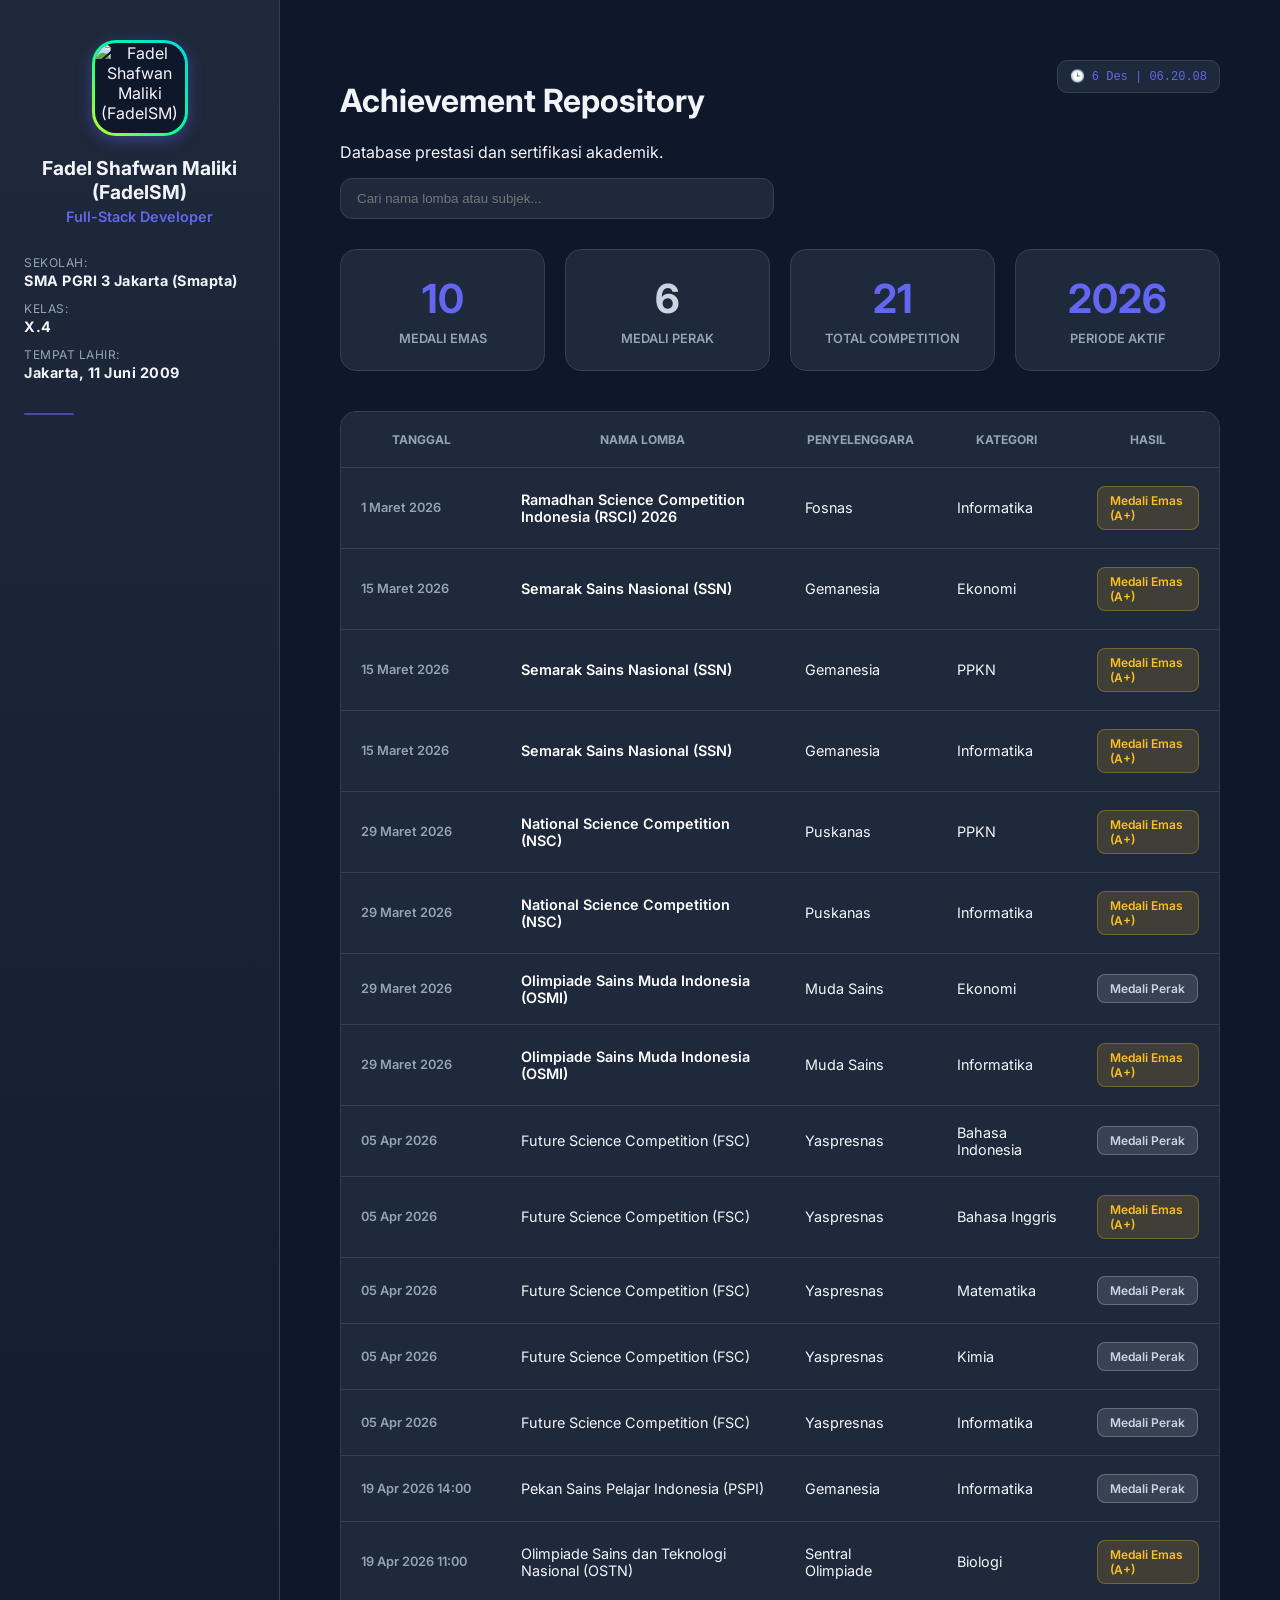
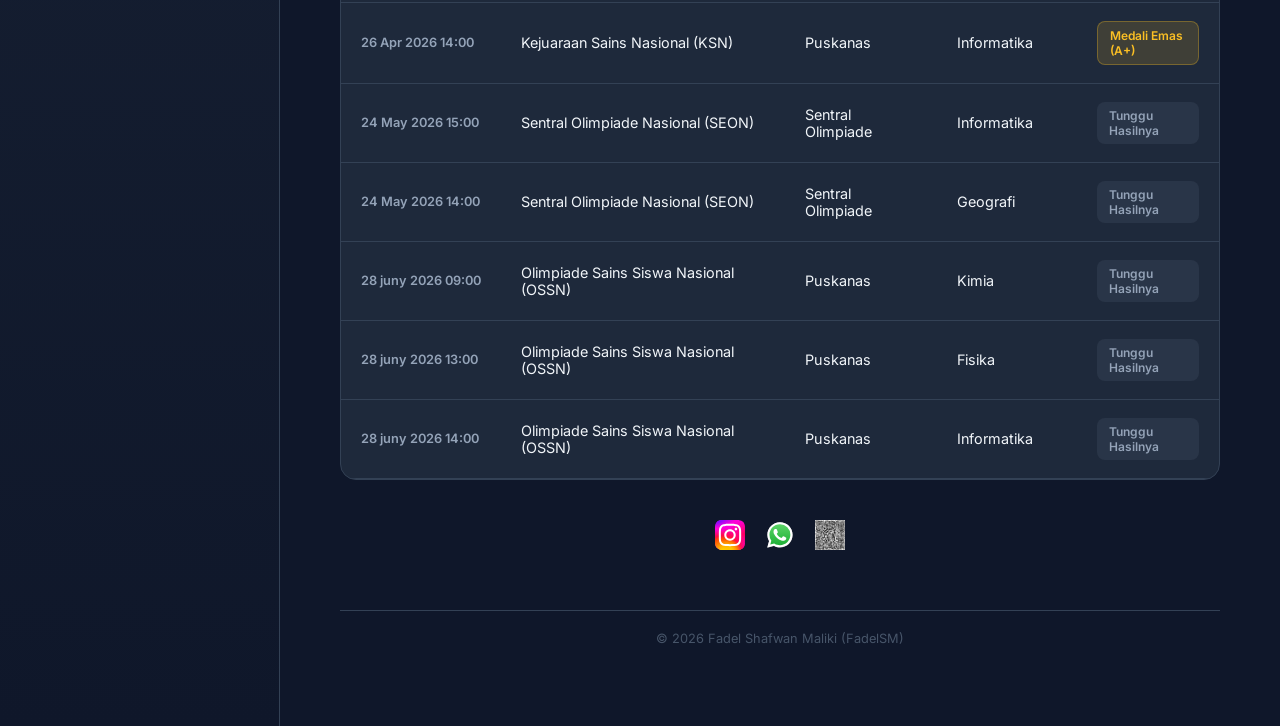
==== commit 418c9232: "Update index.html" ====
--- a/index.html
+++ b/index.html
@@ -112,7 +112,7 @@
         <img src="src/assets/img/WhatsApp.svg" alt="WhatsApp">
     </a>
     <a href="src/assets/img/allpay.svg" target="_blank">
-        <img src="src/assets/img/logoqris.svg" alt="Donate">
+        <img src="src/assets/img/logoqris.jpg" alt="Donate">
     </a>
 </div>
 
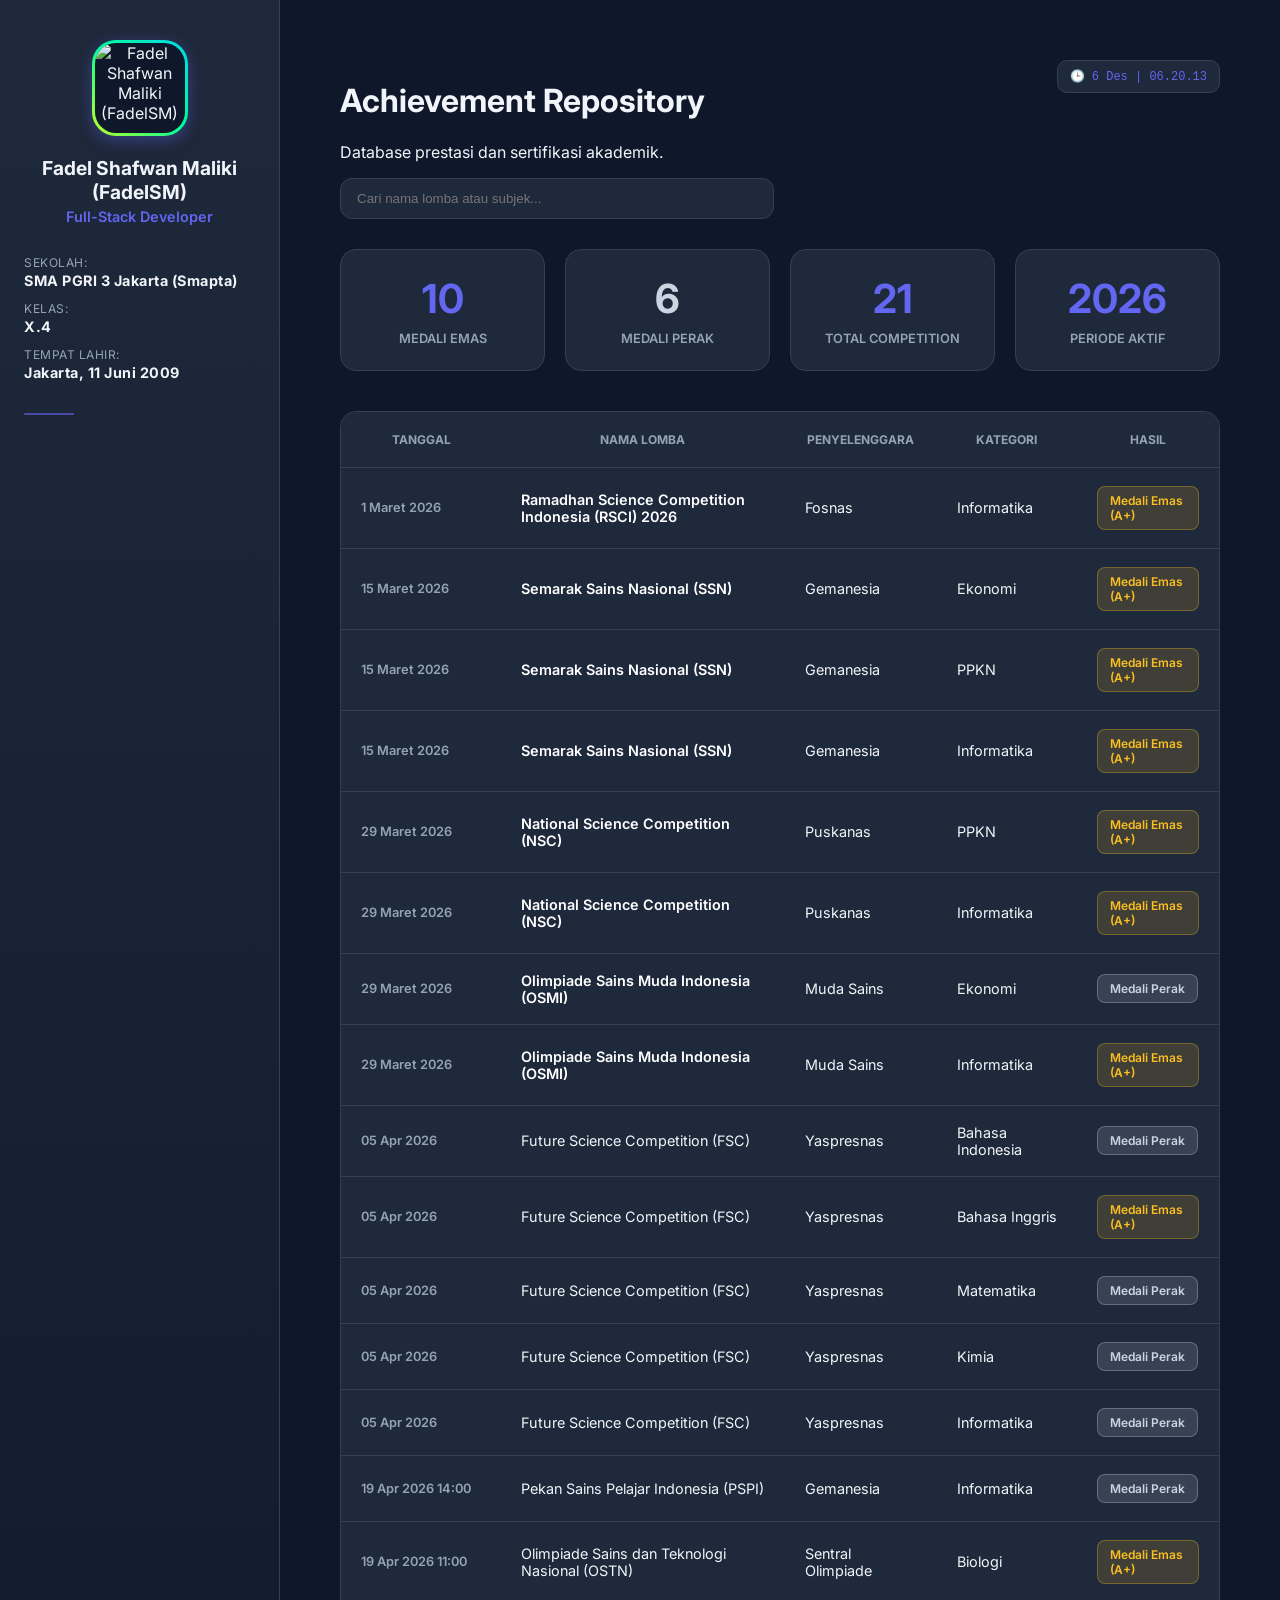
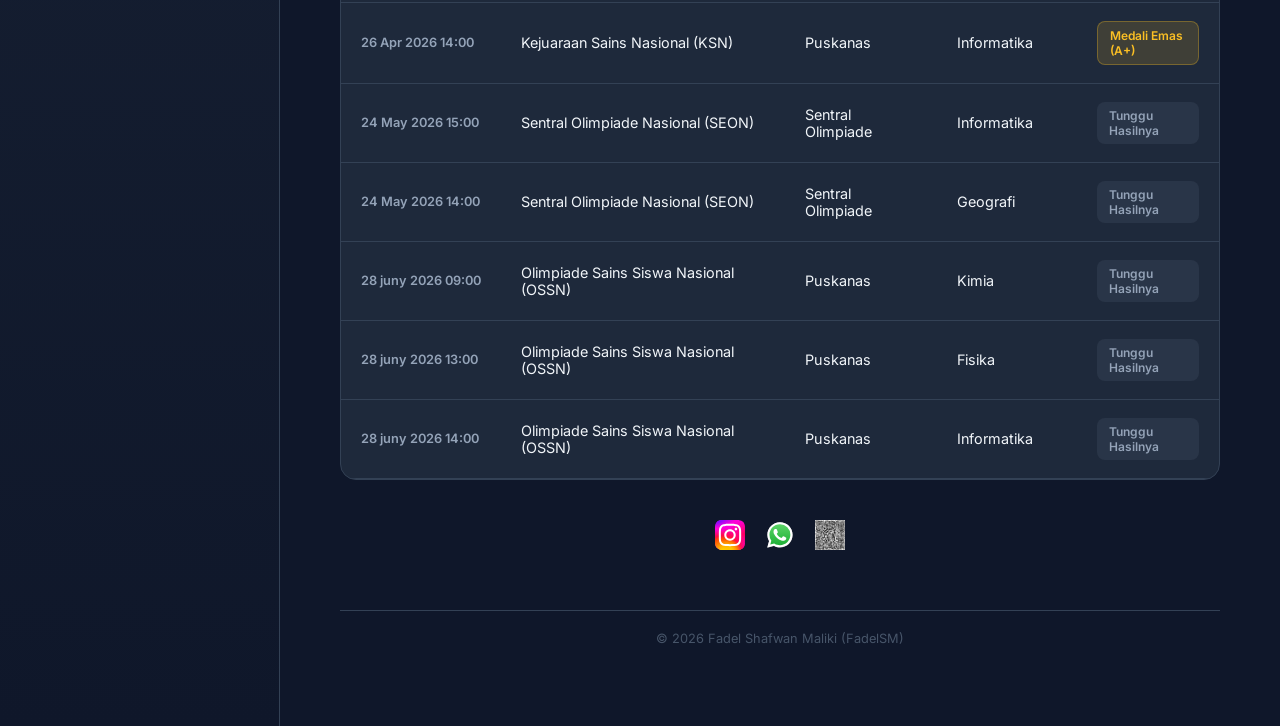
==== commit 15b2492b: "Fix HTML formatting and restore original content" ====
--- a/index.html
+++ b/index.html
@@ -111,7 +111,7 @@
     <a href="https://wa.me/6282114642034" target="_blank">
         <img src="src/assets/img/WhatsApp.svg" alt="WhatsApp">
     </a>
-    <a href="src/assets/img/allpay.svg" target="_blank">
+    <a href="src/assets/img/allpay.jpg" target="_blank">
         <img src="src/assets/img/logoqris.jpg" alt="Donate">
     </a>
 </div>
